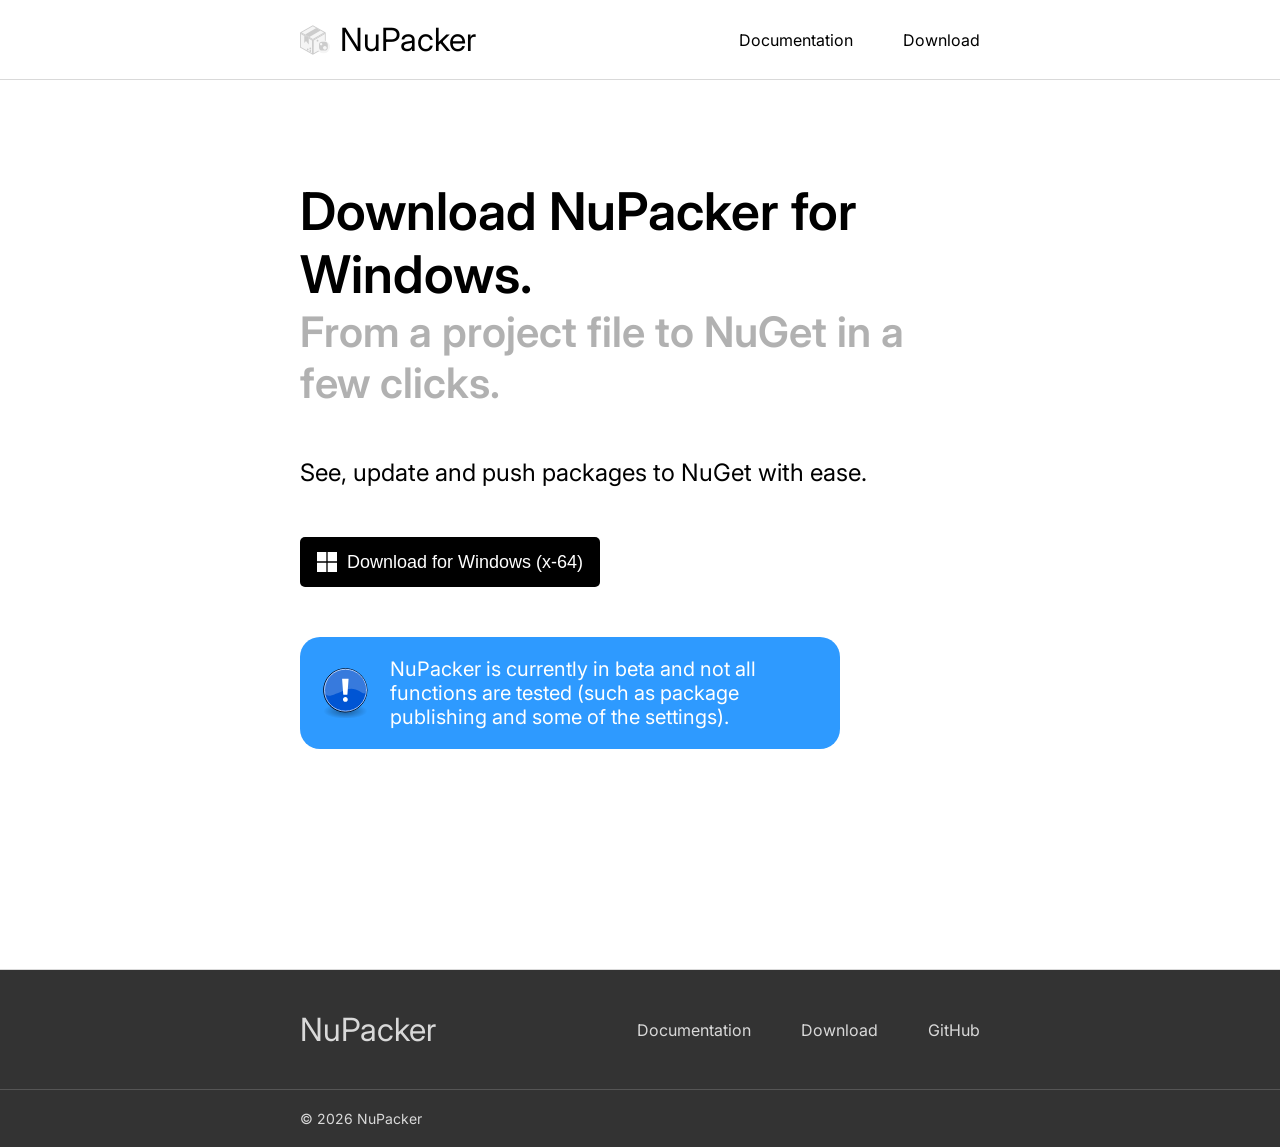
==== download/index.html @ 3322ffe8 "Add files via upload" ====
<!doctype html>
<html lang="en">
  <head>
    <meta charset="UTF-8" />
    <meta name="viewport" content="width=device-width, initial-scale=1.0" />
    <title>NuPacker - Download</title>
    <link
      href="https://fonts.googleapis.com/css2?family=Inter:ital,opsz,wght@0,14..32,100..900;1,14..32,100..900&display=swap"
      rel="stylesheet"
    />
    <link rel="stylesheet" href="../styles/body.css" />
    <link rel="stylesheet" href="../styles/header.css" />
    <link rel="stylesheet" href="../styles/download.css" />
    <link rel="stylesheet" href="../styles/footer.css" />
  </head>
  <body>
    <header>
      <div class="logo">
        <img
          width="30"
          height="30"
          src="../images/applogo-light.svg"
          alt="nupack-logo"
        />
        <a class="header" href="../index.html">NuPacker</a>
      </div>
      <nav>
        <a href="../documentation/index.html">Documentation</a>
        <a href="index.html">Download</a>
      </nav>
    </header>
    <main>
      <div class="download-header">
        <span>Download NuPacker for Windows.</span>
        <span>From a project file to NuGet in a few clicks.</span>
      </div>
      <p>See, update and push packages to NuGet with ease.</p>
      <div class="download-panel">
        <button id="install-button">
          <img width="20" height="20" src="../images/windows.svg" />
          <span>Download for Windows (x-64)</span>
        </button>
      </div>
      <div class="important">
        <img src="../images/exclamation-mark.svg" width="50" height="50" />
        <span
          >NuPacker is currently in beta and not all functions are tested (such
          as package publishing and some of the settings).</span
        >
      </div>
    </main>
    <footer>
      <div class="footer-top">
        <div class="logo">
          <a class="header" href="../index.html">NuPacker</a>
        </div>
        <nav>
          <a href="../documentation/index.html">Documentation</a>
          <a href="index.html">Download</a>
          <a href="https://github.com/bronsk1y/NuPacker">GitHub</a>
        </nav>
      </div>
      <div class="footer-bottom">
        <p>© 2026 NuPacker</p>
      </div>
    </footer>
    <script src="../scripts/download.js"></script>
  </body>
</html>
---- styles/body.css ----
html,
body {
  height: 100%;
  margin: 0;
  font-family: "Inter";
}

body {
  display: flex;
  flex-direction: column;
}

.header {
  margin: 0px;
  font-size: 32px;
}

nav {
  display: flex;
  flex-direction: row;
  gap: 50px;
  align-items: center;
}

a {
  margin: 0px;
  text-decoration: none;
  color: black;
}
---- styles/header.css ----
header {
  display: flex;
  flex-direction: row;
  justify-content: space-between;
  padding: 20px 300px;
  border-bottom: 1px solid #d9d9d9;
}

.logo {
  display: flex;
  flex-direction: row;
  align-items: center;
  gap: 10px;
}
---- styles/download.css ----
main {
  display: flex;
  flex-direction: column;
  padding: 100px 300px;
  gap: 50px;
}

main > p {
  margin: 0;
  font-size: 24px;
}

.important {
  display: flex;
  flex-direction: row;
  justify-items: center;
  align-items: center;
  gap: 20px;
  border-radius: 20px;
  background: #2e9aff;
  padding: 20px;
  width: 500px;
  margin-bottom: 20px;
  font-size: 20px;
  color: white;
}

.download-header {
  font-size: 52px;
  font-weight: 600;
  display: flex;
  flex-direction: column;
  margin: 0;
}

.download-header > :last-child {
  font-size: 42px;
  font-weight: 600;
  opacity: 0.3;
  margin: 0;
}

.download-panel {
  display: flex;
  flex-direction: column;
  gap: 5px;
}

.download-panel > button {
  margin: 0;
  border: none;
  background: black;
  color: white;
  border-radius: 5px;
  display: flex;
  flex-direction: row;
  align-items: center;
  justify-content: center;
  gap: 15px 10px;
  width: 300px;
  padding: 5px;
  font-size: 18px;
  height: 50px;
  cursor: pointer;
}
---- styles/footer.css ----
footer {
  margin-top: 100px;
  border-top: 1px solid #d9d9d9;
  background: #333;
}

.footer-top {
  display: flex;
  flex-direction: row;
  justify-content: space-between;
  align-items: center;
  padding: 40px 300px;
  color: #d9d9d9;
}

.footer-top > nav > a {
  color: #d9d9d9;
}

.footer-top > .logo > a {
  color: #d9d9d9;
}

.footer-bottom {
  border-top: 1px solid #555;
  padding: 20px 300px;
}

.footer-bottom > p {
  margin: 0;
  color: #d9d9d9;
  font-size: 14px;
}

@media (max-width: 900px) {
  .footer-top,
  .footer-bottom {
    padding-left: 40px;
    padding-right: 40px;
  }
}

@media (max-width: 600px) {
  .footer-top {
    flex-direction: column;
    align-items: flex-start;
    gap: 20px;
  }
}
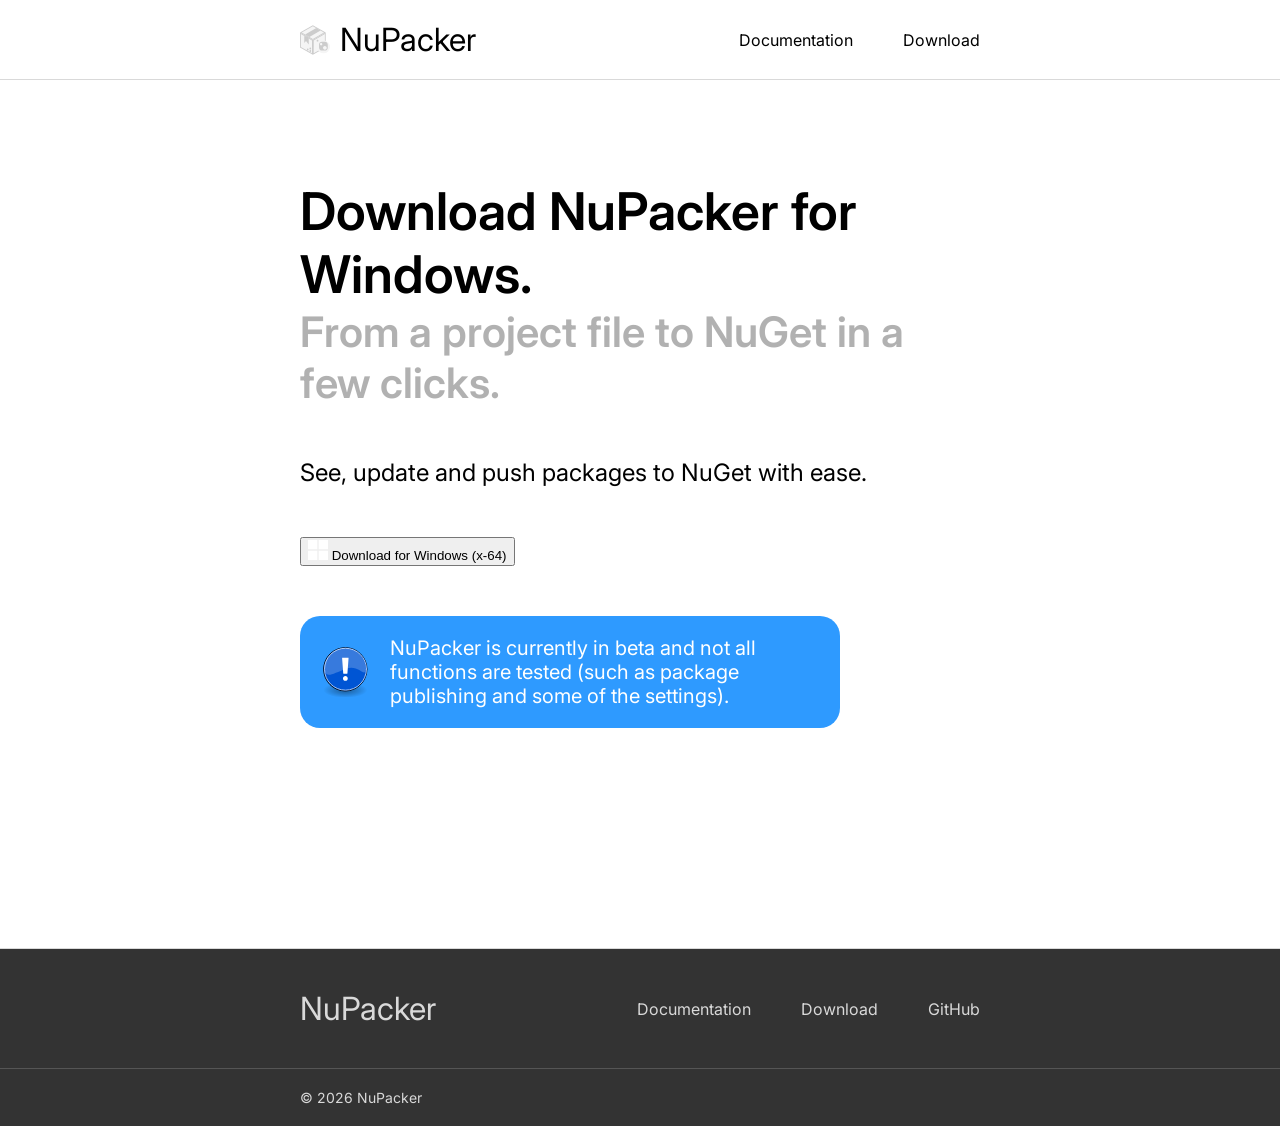
==== commit 88aef11a: "Modify download button and improve HTML structure Updated download button to link to the latest setu" ====
--- a/download/index.html
+++ b/download/index.html
@@ -36,10 +36,12 @@
       </div>
       <p>See, update and push packages to NuGet with ease.</p>
       <div class="download-panel">
-        <button id="install-button">
-          <img width="20" height="20" src="../images/windows.svg" />
-          <span>Download for Windows (x-64)</span>
-        </button>
+        <a href="https://github.com/bronsk1y/NuPacker/releases/download/v1.0.0/NuPackerSetup.exe">
+          <button>
+            <img width="20" height="20" src="../images/windows.svg" />
+            <span>Download for Windows (x-64)</span>
+          </button>
+        </a>
       </div>
       <div class="important">
         <img src="../images/exclamation-mark.svg" width="50" height="50" />
@@ -64,6 +66,5 @@
         <p>© 2026 NuPacker</p>
       </div>
     </footer>
-    <script src="../scripts/download.js"></script>
   </body>
 </html>
